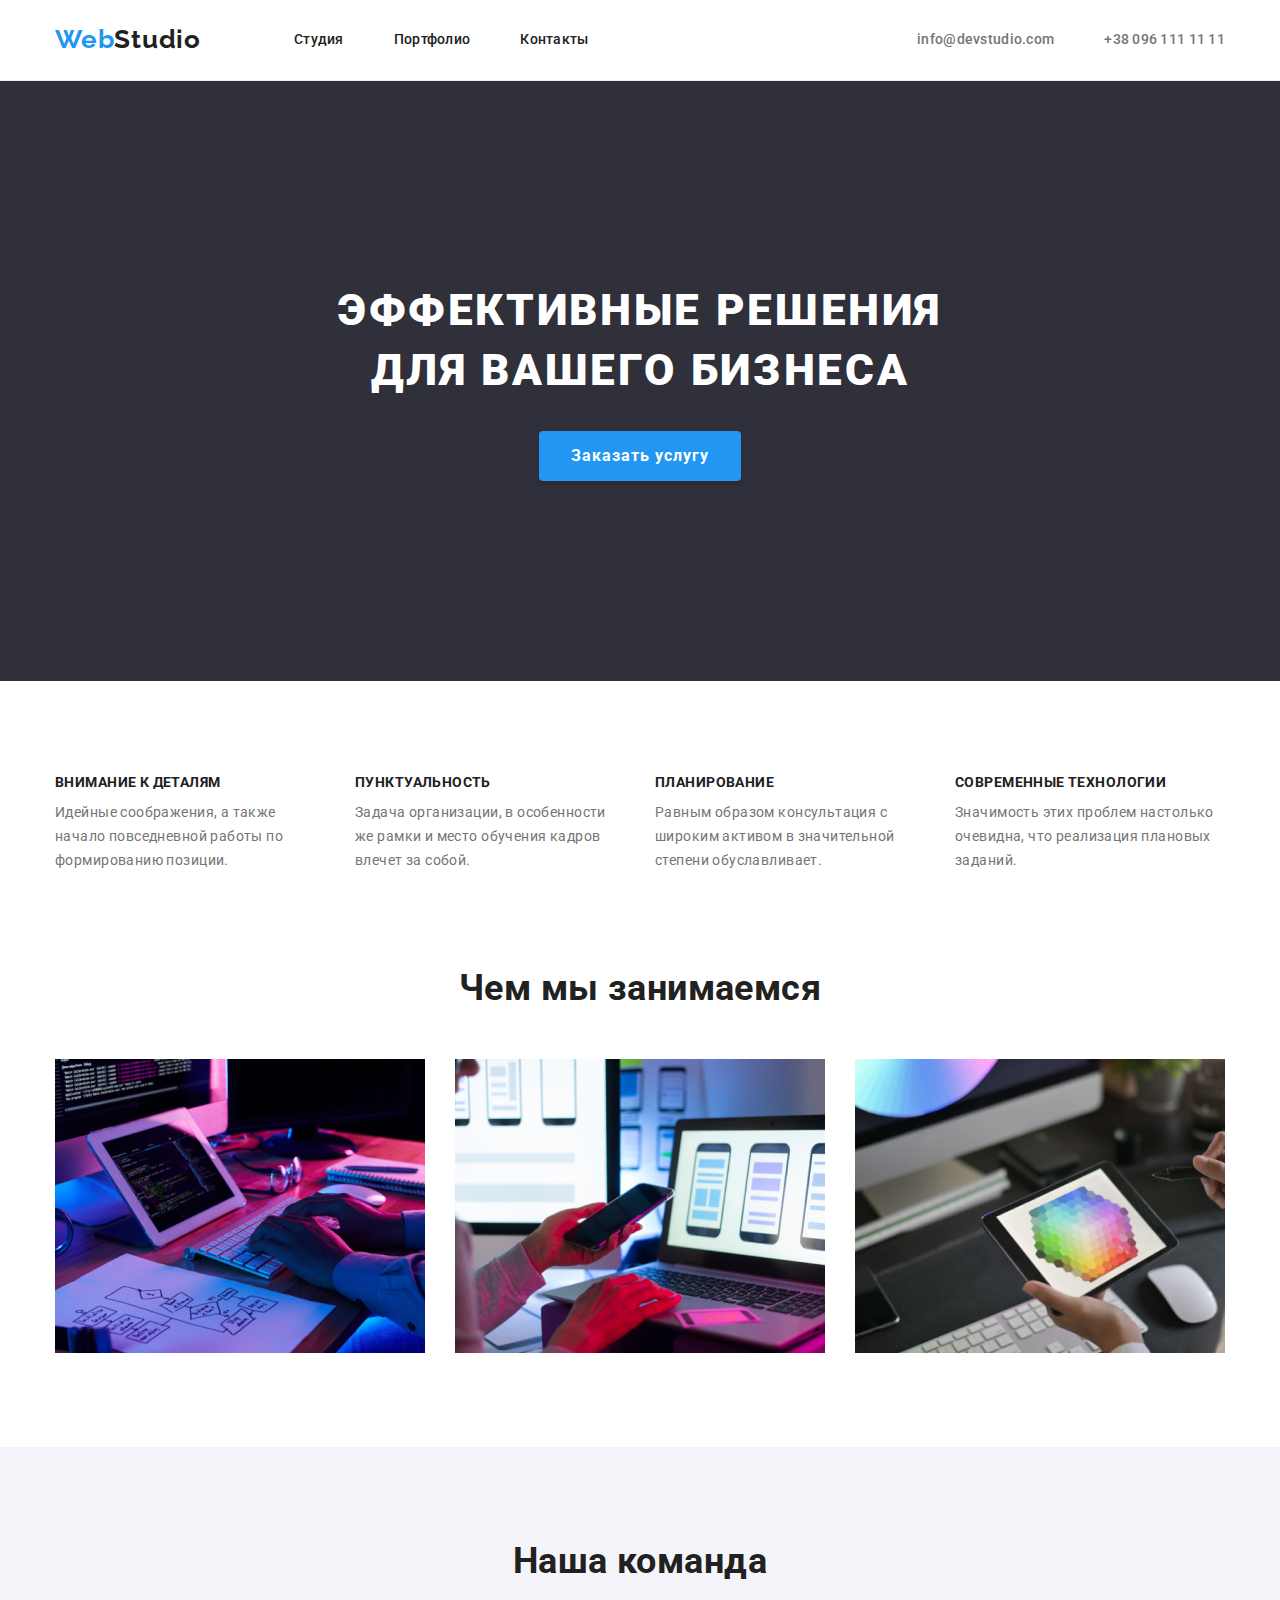
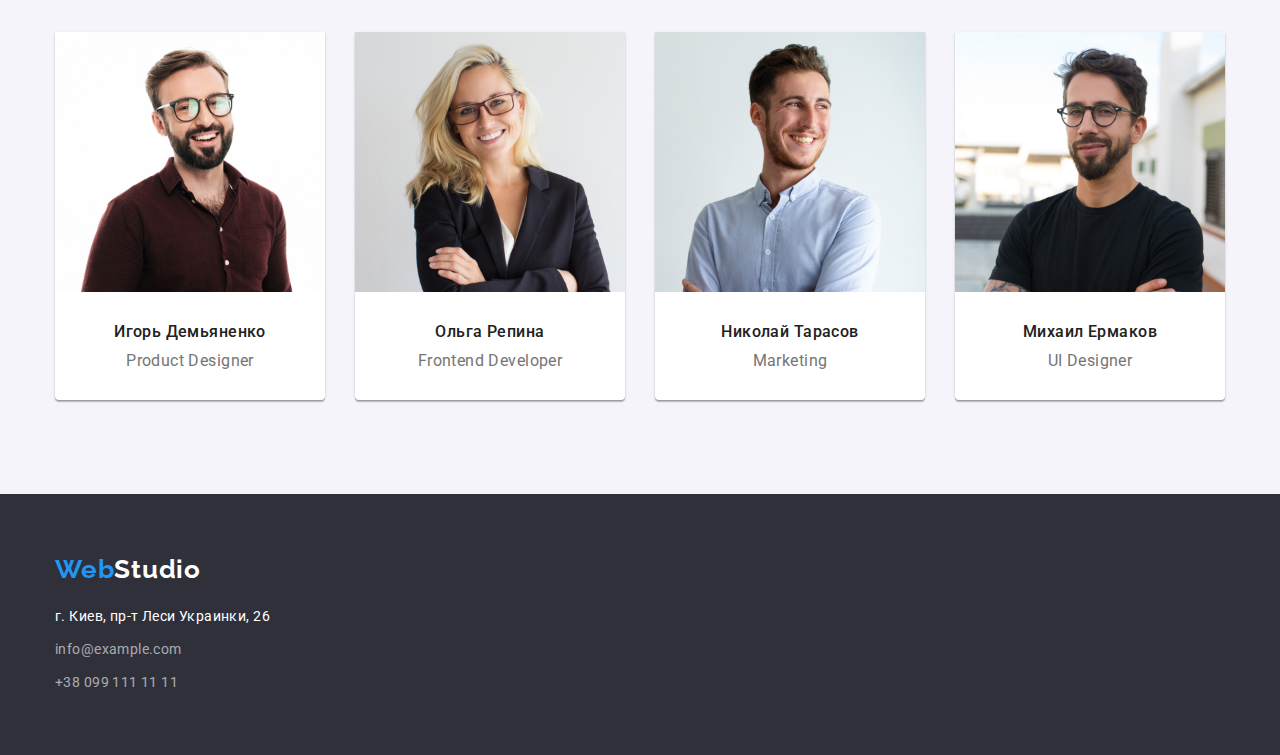
==== index.html @ 338f5b6b "клондз" ====
<!DOCTYPE html>
<html lang="ru">
<head>
    <meta charset="UTF-8">
    <meta name="viewport" content="width=device-width, initial-scale=1.0">
    <title>Web Studio</title>
    <link rel="stylesheet" href="https://cdnjs.cloudflare.com/ajax/libs/modern-normalize/1.0.0/modern-normalize.min.css">
    <link rel="preconnect" href="https://fonts.gstatic.com">
    <link href="https://fonts.googleapis.com/css2?family=Raleway:wght@700&family=Roboto:wght@400;500;700;900&display=swap"
        rel="stylesheet">
    <link rel="stylesheet" href="./css/style.css">
</head>
<body>
<!--Шапка сайта-->   
    <header class="header">
        <div class="container">
            <nav class="navigation">
                <a href="./index.html" class="logo">
                    <span class="logo-accent">Web</span>Studio</a>
                <ul class="site-nav">
                    <li class="navigation-list"><a href="./index.html" class="link current">Студия</a></li>
                    <li class="navigation-list"><a href="./portfolio.html" class="link">Портфолио</a></li>
                    <li class="navigation-list"><a href="#" class="link ">Контакты</a></li>
                </ul>
            </nav>
            <address class="address-nav">
                <a class="link" href="mailto:info@devstudio.com">info@devstudio.com</a>
                <a class="link number" href="tel:+380961111111">+38 096 111 11 11</a>
            </address>
        </div>
        
            
        

    </header>
    <main>
<!--Верхняя секция-->        
        <section class="hero">
            <div class="container">
                <h1 class="hero-title">Эффективные решения <br> для вашего бизнеса</h1>
                <button type="button" class="hero-button">Заказать услугу</button>
            </div>
            
        </section>
<!--Секция особенностей-->        
        <section class="section advantages">
            <div class="container">
                <h2 class="visually-hidden">Особенности</h2>
                <ul class="advantages-list">
                    <li class="advantages-item">
                        <h3 class="advantages-title">Внимание к деталям</h3>
                        <p class="advantages-text">Идейные соображения, а также начало повседневной работы по формированию позиции.</p>
                    </li>
                    <li class="advantages-item">
                        <h3 class="advantages-title">Пунктуальность</h3>
                        <p class="advantages-text">Задача организации, в особенности же рамки и место обучения кадров влечет за собой.</p>
                    </li>
                    <li class="advantages-item">
                        <h3 class="advantages-title">Планирование</h3>
                        <p class="advantages-text">Равным образом консультация с широким активом в значительной степени обуславливает.</p>
                    </li>
                    <li class="advantages-item">
                        <h3 class="advantages-title">Современные технологии</h3>
                        <p class="advantages-text">Значимость этих проблем настолько очевидна, что реализация плановых заданий.</p>
                    </li>
                </ul>
            </div>
            
        </section>
<!--Секция сфер деятельности-->
        <section class="section product">
            <div class="container">
                <h2 class="product-item-title">Чем мы занимаемся</h2>
                <ul class="product-list">
                    <li><img src="./images/coding.jpg" alt="Разработка веб" width="370" height="294"></li>
                    <li><img src="./images/mobileaps.jpg" alt="Адаптивность" width="370" height="294"></li>
                    <li><img src="./images/interface.jpg" alt="Адаптивность" width="370" height="294"></li>
                
                </ul>
            </div>
            
        </section>     
<!--Секция наша команда-->   
        <section class="section team">
            <div class="container">
                <h2 class="team-item-title">Наша команда</h2>
                <ul class="team-list list">
                    <li class="team-item">
                        <img class="photo-team" src="./images/igor.jpg" alt="дизайнер продукта" width="270" height="260">
                        <div class="about-team">
                            <h3 class="team-caption">Игорь Демьяненко</h3>
                            <p class="team-text">Product Designer</p>
                        </div>
                        
                    </li>
                    <li class="team-item">
                        <img src="./images/olga.jpg" alt="фронтенд-разработчик" width="270" height="260">
                        <div class="about-team">
                            <h3 class="team-caption">Ольга Репина</h3>
                            <p class="team-text">Frontend Developer</p>
                        </div>
                        
                    </li>
                    <li class="team-item">
                        <img src="./images/nikola.jpg" alt="маркетинг" width="270" height="260">
                        <div class="about-team">
                            <h3 class="team-caption">Николай Тарасов</h3>
                            <p class="team-text">Marketing</p>
                        </div>
                        
                    </li>
                    <li class="team-item">
                        <img src="./images/miho.jpg" alt="дизайнер интерфейса" width="270" height="260">
                        <div class="about-team">
                            <h3 class="team-caption">Михаил Ермаков</h3>
                            <p class="team-text">UI Designer</p>
                        </div>
                        
                    </li>
                </ul>
            </div>
            
        </section>
    </main>
<!--Подвал-->    
    <footer class="box">
        <div class="footer-nav container">
                <a href="index.html" class="logo-footer">
                    <span class="logo-accent">Web</span>Studio</a>
                <address>
                    <ul class="box-list">
                        <li>
                            <a class="link address" href="https://goo.gl/maps/RxFBM79pDtVXAwZK7">г. Киев, пр-т Леси Украинки, 26
                                <br></a>
                        </li>
                        <li>
                            <a class="link" href="mailto:info@example.com">info@example.com</a>
                        </li>
                        <li>
                            <a class="link" href="tel:+380991111111">+38 099 111 11 11</a>
                        </li>
                    </ul>
                
                
                
                
                </address>
           
            
        </div>
        
    </footer>
</body>
</html>
---- css/style.css ----
/* цвет основного текста #757575*/
/* вторичный цвет текста #212121 */
/* цвет акцента 2196f3*/
/* фон белый  */
:root {
  --primary-text-color: #757575;
  --title-text-color: #212121;
  --accent-color: #2196f3;
  --primary-white-color: #ffffff;
  --second-background: #f5f4fa;
  --footer-background: #2f303a;
  --border-color-projects: #EEEEEE;
}

*,
*::before,
*::after {
  margin: 0;
  padding: 0;
  box-sizing: border-box;
}
img {
  display: block;
}
body {
  margin: 0;
  background-color: var(--primary-white-color);
  color: var(--primary-text-color);
  font-family: Roboto, sans-serif;
  letter-spacing: 0.03em;
  font-size: 14px;
  line-height: 1.17;
}
body li {
  list-style-type: none;
}
li a {
  text-decoration: none;
}
.container {
  width: 1200px;
  margin-left: 0 auto;
  padding-left: 15px;
  padding-right: 15px;
  margin: 0 auto;
}

.header {
  display: flex;
  align-items: center;
  border-bottom: 1px solid #ececec;
  padding-top: 24px;
  padding-bottom: 25px;
}
.header .container {
  display: flex;
  align-items: center;
}

.navigation {
  display: flex;
  align-items: center;
}
.site-nav {
  display: flex;
  align-items: center;
}

.logo {
  align-items: center;
  margin-right: 93px;
  font-family: Raleway, sans-serif;
  font-weight: 700;
  font-size: 26px;
  line-height: 1.2;
  color: var(--title-text-color);
  letter-spacing: 0.03em;
}

.logo-accent {
  color: var(--accent-color);
}

nav a,
.address-nav a {
  text-decoration: none;
}
.address-nav {
  display: flex;
  margin-left: auto;
}
.site-nav .link:hover,
.site-nav .link:focus,
.site-nav .current:visited {
  color: var(--accent-color);
}
/* Site nav */
.site-nav .link {
  font-weight: 500;
  font-size: 14px;
  line-height: 1.14;
  letter-spacing: 0.02em;
  color: var(--title-text-color);
}
.navigation-list {
  display: block;
  margin-right: 50px;
}
.navigation-list:last-child {
  margin-right: 0;
}

.site-nav .link:hover,
.site-nav .link:focus,
.site-nav .current:visited {
  color: var(--accent-color);
}
.address-nav a {
  color: var(--primary-text-color);
  font-weight: 500;
  font-size: 14px;
  line-height: 1.14;
  letter-spacing: 0.02em;
  font-style: normal;
}
.address-nav .link:hover,
.address-nav .link:focus {
  color: var(--accent-color);
}
.address-nav .number {
  margin-left: 50px;
}
/* h1 Заголовок h1 */
.hero {
  text-align: center;
  padding: 200px 0;
  color: var(--primary-white-color);
  background-color: #2f303a;
}
.hero-title {
  font-weight: 900;
  font-size: 44px;
  line-height: 1.36;
  text-align: center;
  letter-spacing: 0.06em;
  text-transform: uppercase;
  margin-bottom: 30px;
  border: none;
}

.hero-button {
  font-weight: 700;
  font-size: 16px;
  line-height: 1.87;
  letter-spacing: 0.06em;
  background-color: var(--accent-color);
  color: var(--primary-white-color);
  display: inline-block;
  padding: 10px 32px;
  box-shadow: 0px 4px 4px rgba(0, 0, 0, 0.15);
  border-radius: 4px;
  border: none;

}

/* Особенности */
.visually-hidden {
  position: absolute;
  width: 1px;
  height: 1px;
  margin: -1px;
  border: 0;
  padding: 0;

  white-space: nowrap;
  clip-path: inset(100%);
  clip: rect(0 0 0 0);
  overflow: hidden;
}
.advantages-title {
  margin-bottom: 10px;
  color: var(--title-text-color);
  font-weight: 700;
  font-size: 14px;
  line-height: 1.14;
  text-transform: uppercase;
}
.advantages-text {
  font-weight: 400;
  font-size: 14px;
  line-height: 1.71;
}
.advantages-list {
  display: flex;
  flex-wrap: wrap;
}
.advantages-item {
  margin-right: 30px;
  width: 270px;
}
.advantages-item:last-child {
  margin-right: 0;
}
/* Сферы деятельности */
.section {
  padding-top: 94px;
  padding-bottom: 94px;
}
.advantages {
  padding-bottom: 0;
}
.section .product-item-title {
  margin-bottom: 50px;
  color: var(--title-text-color);
  font-weight: 700;
  font-size: 36px;
  line-height: 1.17;
  text-align: center;
}
.product-list {
  display: flex;
  flex-flow: row;
  justify-content: space-between;
}
/* Секция наша команда */
.team {
  background-color: var(--second-background);
}
.team-list {
  display: flex;
  flex-direction: row;
  justify-content: space-between;
}
.team-item {
  background-color: var(--primary-white-color);
  box-shadow: 0px 1px 3px rgba(0, 0, 0, 0.12), 0px 1px 1px rgba(0, 0, 0, 0.14),
    0px 2px 1px rgba(0, 0, 0, 0.2);
  border-radius: 0px 0px 4px 4px;
}
.about-team {
  display: block;
  text-align: center;
  padding-top: 30px;
  padding-bottom: 30px;
}
.team-item-title {
  margin-bottom: 50px;
  font-weight: 700;
  font-size: 36px;
  line-height: 1.16;
  text-align: center;
  color: var(--title-text-color);
}
.team-caption {
  font-weight: 500;
  font-size: 16px;
  line-height: 1.19;
  text-align: center;
  padding-bottom: 10px;
  color: var(--title-text-color);
}
.team-text {
  font-weight: 400;
  font-size: 16px;
  line-height: 1.19;
  text-align: center;
}

/* Футер */
.box .logo-footer {
  margin-bottom: 20px;
}
.logo-footer {
  font-family: "Raleway", sans-serif;
  font-weight: 700;
  font-size: 26px;
  letter-spacing: 0.03em;
  color: var(--primary-white-color);
}

.box-list .addresss {
  color: var(--primary-white-color);
}

.box-list .link {
  line-height: 1.71;
  color: rgba(255, 255, 255, 0.6);
  font-style: normal;
}
.box-list li:not(:last-child) {
  margin-bottom: 9px;
}

.box a {
  text-decoration: none;
  display: block;
}
.box {
  background-color: var(--footer-background);
  padding: 60px 0;
}
.logo-second-footer {
  color: var(--primary-white-color);
}
.address-footer {
  font-style: normal;
}


.box-list .address {
  color: var(--primary-white-color);
}
.link:hover,
.link:focus {
  color: var(--accent-color);
  text-decoration: none;
}

/* Портфолио */
.button {
  display: flex;
  justify-content: center;
  margin-bottom: 50px;
}

.button-icon {
  font-weight: 500;
  font-size: 16px;
  line-height: 1.62;
  background-color: var(--second-background);
  padding: 6px 22px;
  border-radius: 4px;
  border: none;
}
.current.button-icon,
.button-icon:hover,
.button-icon:focus {
  background-color: var(--accent-color);
  color: var(--primary-white-color);
  box-shadow: 0px 3px 1px rgba(0, 0, 0, 0.1), 0px 1px 2px rgba(0, 0, 0, 0.08),
    0px 2px 2px rgba(0, 0, 0, 0.12);
}
.icon:not(:last-child) {
  margin-right: 8px;
}
.examples-works {
    padding: 94px 0;
    }
}

.examples-works p {
  font-family: Roboto;
  font-weight: 400;
  font-size: 16px;
  line-height: 1.875;
  letter-spacing: 0.03em;
  color: var(--primary-text-color);
}
.project {
  display: flex;
  flex-wrap: wrap;
}
.project .item {
  width: 370px;
  margin: 0px 30px 30px 0px;
  border: 1px solid var(--border-color-projects);
}
.project .item:nth-child(3n + 3) {
  margin-right: 0px;
}
.project .item:nth-last-child(-n + 3) {
  margin-bottom: 0px;
}
.project-name {
  color: var(--title-text-color);;
  font-weight: 700;
  font-size: 18px;
  line-height: 2;
  letter-spacing: 0.06em;

}
.project-type {
  font-size: 16px;
  line-height: 1.87;
  color: var(--primary-text-color);

}
.examples-works .project-text {
      padding: 20px 24px;
}
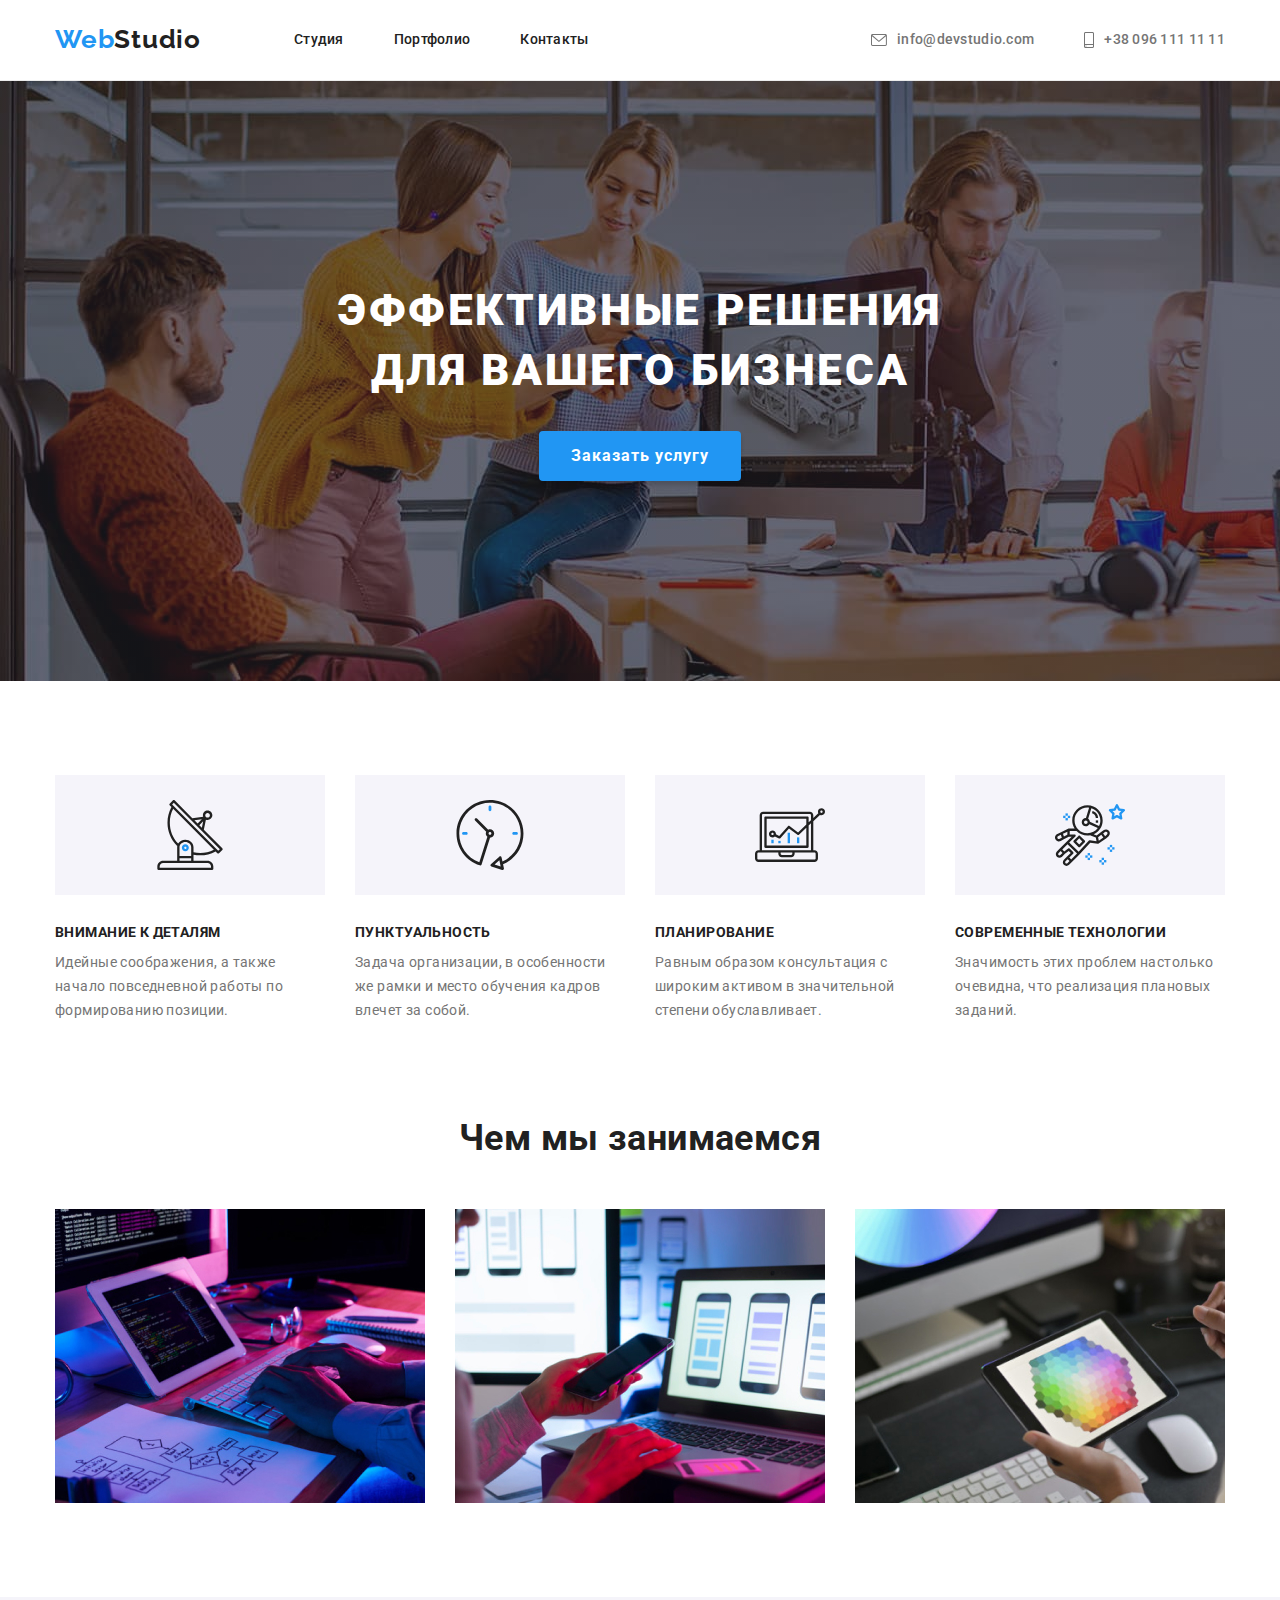
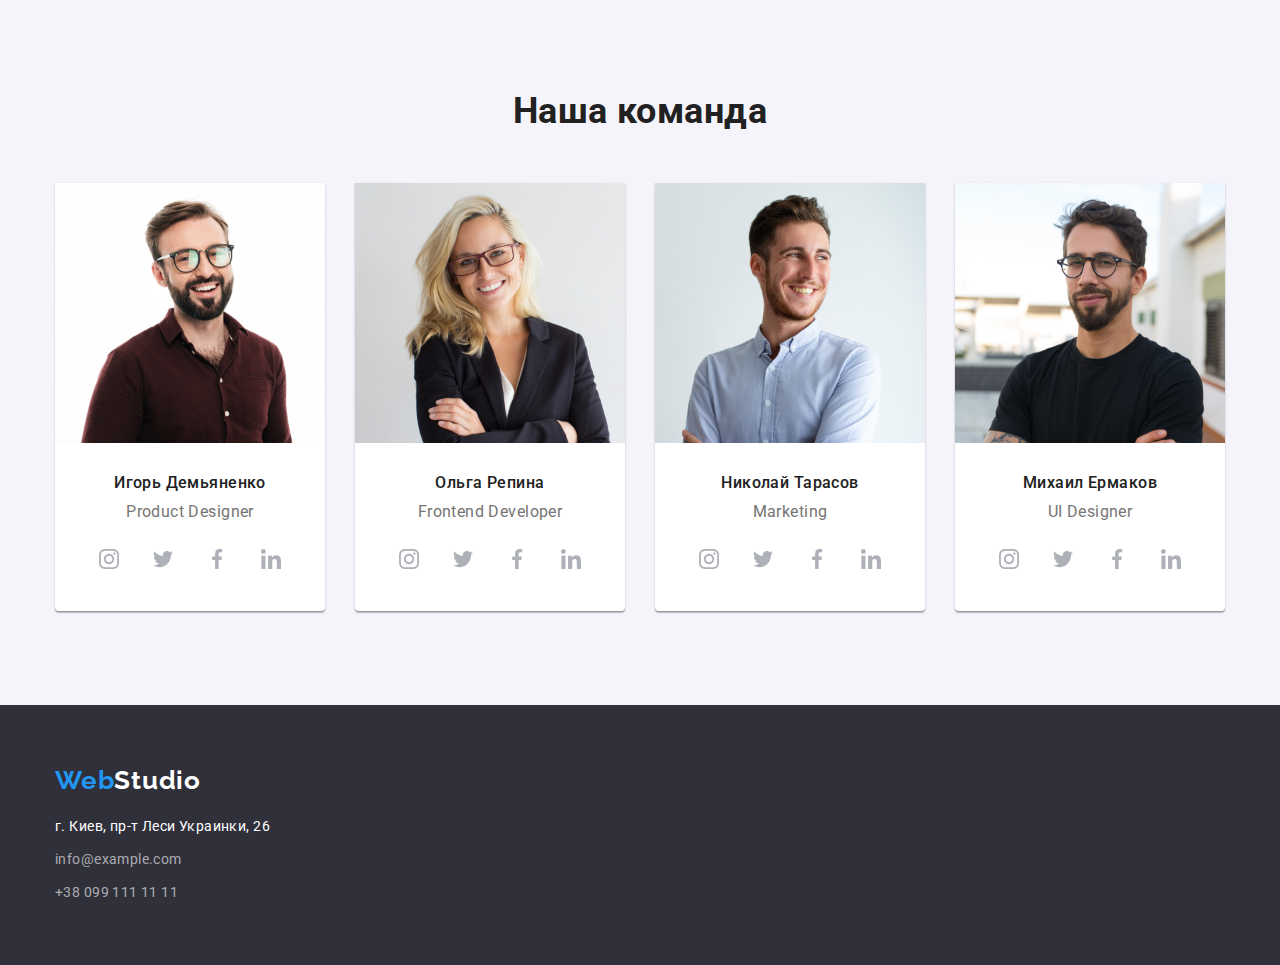
==== commit fd5a4a21: "hw4" ====
--- a/index.html
+++ b/index.html
@@ -24,8 +24,16 @@
                 </ul>
             </nav>
             <address class="address-nav">
-                <a class="link" href="mailto:info@devstudio.com">info@devstudio.com</a>
-                <a class="link number" href="tel:+380961111111">+38 096 111 11 11</a>
+                <a class="link" href="mailto:info@devstudio.com">
+                    <svg class="header-contacts" width="16" height="12">
+                        <use href="./images/sprite.svg#icon-envelope"></use>
+                    </svg>
+                    info@devstudio.com</a>
+                <a class="link number" href="tel:+380961111111">
+                    <svg class="header-contacts" width="10" height="16">
+                        <use href="./images/sprite.svg#icon-smartphone"></use>
+                    </svg>
+                    +38 096 111 11 11</a>
             </address>
         </div>
         
@@ -48,18 +56,39 @@
                 <h2 class="visually-hidden">Особенности</h2>
                 <ul class="advantages-list">
                     <li class="advantages-item">
+                        <div>
+                            <svg width="70" height="70">
+                            <use href="./images/sprite.svg#icon-antenna-1"></use>
+                        </svg>
+                        </div>
+                        
                         <h3 class="advantages-title">Внимание к деталям</h3>
                         <p class="advantages-text">Идейные соображения, а также начало повседневной работы по формированию позиции.</p>
                     </li>
                     <li class="advantages-item">
+                        <div>
+                            <svg width="70" height="70">
+                                <use href="./images/sprite.svg#icon-clock-1"></use>
+                            </svg>
+                        </div>
                         <h3 class="advantages-title">Пунктуальность</h3>
                         <p class="advantages-text">Задача организации, в особенности же рамки и место обучения кадров влечет за собой.</p>
                     </li>
                     <li class="advantages-item">
+                        <div>
+                            <svg width="70" height="70">
+                                <use href="./images/sprite.svg#icon-diagram-1"></use>
+                            </svg>
+                        </div>
                         <h3 class="advantages-title">Планирование</h3>
                         <p class="advantages-text">Равным образом консультация с широким активом в значительной степени обуславливает.</p>
                     </li>
                     <li class="advantages-item">
+                        <div>
+                            <svg width="70" height="70">
+                                <use href="./images/sprite.svg#icon-astronaut-1"></use>
+                            </svg>
+                        </div>
                         <h3 class="advantages-title">Современные технологии</h3>
                         <p class="advantages-text">Значимость этих проблем настолько очевидна, что реализация плановых заданий.</p>
                     </li>
@@ -90,7 +119,39 @@
                         <div class="about-team">
                             <h3 class="team-caption">Игорь Демьяненко</h3>
                             <p class="team-text">Product Designer</p>
-                        </div>
+                            </div>
+                            <ul class="social-list">
+                                <li class="social-list-item">
+                                    <a href="#" class="social-list-item-link" target="_blank">
+                                        <svg width="20" height="20">
+                                            <use href="./images/sprite.svg#icon-instagram-2"></use>
+                                        </svg>
+                                    </a>
+                                </li>
+                    <li>
+                        <a href="#" class="social-list-item-link" target="_blank">
+                            <svg width="20" height="20">
+                                <use href="./images/sprite.svg#icon-twitter-1"></use>
+                            </svg>
+                        </a>
+                    </li>
+                    <li>
+                        <a href="#" class="social-list-item-link" target="_blank">
+                            <svg width="20" height="20">
+                                <use href="./images/sprite.svg#icon-facebook-1"></use>
+                            </svg>
+                        </a>
+                    </li>
+                    <li>
+                        <a href="#" class="social-list-item-link" target="_blank">
+                            <svg width="20" height="20">
+                                <use href="./images/sprite.svg#icon-linkedin-1"></use>
+                            </svg>
+                        </a>
+                    </li>
+                            </ul>
+
+                        
                         
                     </li>
                     <li class="team-item">
@@ -99,6 +160,37 @@
                             <h3 class="team-caption">Ольга Репина</h3>
                             <p class="team-text">Frontend Developer</p>
                         </div>
+                        <ul class="social-list">
+                            <li class="social-list-item">
+                                <a href="#" class="social-list-item-link" target="_blank">
+                                    <svg width="20" height="20">
+                                        <use href="./images/sprite.svg#icon-instagram-2"></use>
+                                    </svg>
+                                </a>
+                            </li>
+                            <li>
+                                <a href="#" class="social-list-item-link" target="_blank">
+                                    <svg width="20" height="20">
+                                        <use href="./images/sprite.svg#icon-twitter-1"></use>
+                                    </svg>
+                                </a>
+                            </li>
+                            <li>
+                                <a href="#" class="social-list-item-link" target="_blank">
+                                    <svg width="20" height="20">
+                                        <use href="./images/sprite.svg#icon-facebook-1"></use>
+                                    </svg>
+                                </a>
+                            </li>
+                            <li>
+                                <a href="#" class="social-list-item-link" target="_blank">
+                                    <svg width="20" height="20">
+                                        <use href="./images/sprite.svg#icon-linkedin-1"></use>
+                                    </svg>
+                                </a>
+                            </li>
+                        </ul>
+
                         
                     </li>
                     <li class="team-item">
@@ -107,6 +199,37 @@
                             <h3 class="team-caption">Николай Тарасов</h3>
                             <p class="team-text">Marketing</p>
                         </div>
+                        <ul class="social-list">
+                            <li class="social-list-item">
+                                <a href="#" class="social-list-item-link" target="_blank">
+                                    <svg width="20" height="20">
+                                        <use href="./images/sprite.svg#icon-instagram-2"></use>
+                                    </svg>
+                                </a>
+                            </li>
+                            <li>
+                                <a href="#" class="social-list-item-link" target="_blank">
+                                    <svg width="20" height="20">
+                                        <use href="./images/sprite.svg#icon-twitter-1"></use>
+                                    </svg>
+                                </a>
+                            </li>
+                            <li>
+                                <a href="#" class="social-list-item-link" target="_blank">
+                                    <svg width="20" height="20">
+                                        <use href="./images/sprite.svg#icon-facebook-1"></use>
+                                    </svg>
+                                </a>
+                            </li>
+                            <li>
+                                <a href="#" class="social-list-item-link" target="_blank">
+                                    <svg width="20" height="20">
+                                        <use href="./images/sprite.svg#icon-linkedin-1"></use>
+                                    </svg>
+                                </a>
+                            </li>
+                        </ul>
+                        
                         
                     </li>
                     <li class="team-item">
@@ -115,6 +238,36 @@
                             <h3 class="team-caption">Михаил Ермаков</h3>
                             <p class="team-text">UI Designer</p>
                         </div>
+                        <ul class="social-list">
+                            <li class="social-list-item">
+                                <a href="#" class="social-list-item-link" target="_blank">
+                                    <svg width="20" height="20">
+                                        <use href="./images/sprite.svg#icon-instagram-2"></use>
+                                    </svg>
+                                </a>
+                            </li>
+                            <li>
+                                <a href="#" class="social-list-item-link" target="_blank">
+                                    <svg width="20" height="20">
+                                        <use href="./images/sprite.svg#icon-twitter-1"></use>
+                                    </svg>
+                                </a>
+                            </li>
+                            <li>
+                                <a href="#" class="social-list-item-link" target="_blank">
+                                    <svg width="20" height="20">
+                                        <use href="./images/sprite.svg#icon-facebook-1"></use>
+                                    </svg>
+                                </a>
+                            </li>
+                            <li>
+                                <a href="#" class="social-list-item-link" target="_blank">
+                                    <svg width="20" height="20">
+                                        <use href="./images/sprite.svg#icon-linkedin-1"></use>
+                                    </svg>
+                                </a>
+                            </li>
+                        </ul>
                         
                     </li>
                 </ul>
--- a/css/style.css
+++ b/css/style.css
@@ -10,6 +10,7 @@
   --second-background: #f5f4fa;
   --footer-background: #2f303a;
   --border-color-projects: #EEEEEE;
+  --advantages-background-img: #F5F4FA;
 }
 
 *,
@@ -56,6 +57,10 @@
   display: flex;
   align-items: center;
 }
+.header-contacts {
+  margin-right: 10px;
+  
+}
 
 .navigation {
   display: flex;
@@ -84,7 +89,10 @@
 nav a,
 .address-nav a {
   text-decoration: none;
-}
+  display: flex;
+  align-items: center;
+}
+
 .address-nav {
   display: flex;
   margin-left: auto;
@@ -110,11 +118,7 @@
   margin-right: 0;
 }
 
-.site-nav .link:hover,
-.site-nav .link:focus,
-.site-nav .current:visited {
-  color: var(--accent-color);
-}
+
 .address-nav a {
   color: var(--primary-text-color);
   font-weight: 500;
@@ -125,17 +129,25 @@
 }
 .address-nav .link:hover,
 .address-nav .link:focus {
-  color: var(--accent-color);
-}
+  fill: var(--accent-color);
+}
+
 .address-nav .number {
   margin-left: 50px;
 }
 /* h1 Заголовок h1 */
 .hero {
+  max-width: 1600px;
+  height: 600px;
+  margin-right: auto;
+  margin-left: auto;
   text-align: center;
   padding: 200px 0;
   color: var(--primary-white-color);
-  background-color: #2f303a;
+  background: #C4C4C4;
+  background-image: linear-gradient(rgba(47, 48, 58, 0.4), rgba(47, 48, 58, 0.4)), url(../images/img-hero.jpg); 
+  background-repeat: no-repeat;
+  background-size: cover;
 }
 .hero-title {
   font-weight: 900;
@@ -201,6 +213,16 @@
 .advantages-item:last-child {
   margin-right: 0;
 }
+.advantages-item div {
+  display: flex;
+  align-items: center;
+  justify-content: center;
+  background-color: var(--advantages-background-img);
+  width: 270px;
+  height: 120px;
+  margin-bottom: 30px;
+}
+
 /* Сферы деятельности */
 .section {
   padding-top: 94px;
@@ -240,8 +262,8 @@
 .about-team {
   display: block;
   text-align: center;
-  padding-top: 30px;
-  padding-bottom: 30px;
+  margin-top: 30px;
+  margin-bottom: 16px;
 }
 .team-item-title {
   margin-bottom: 50px;
@@ -265,6 +287,37 @@
   line-height: 1.19;
   text-align: center;
 }
+.social-list {
+  display: flex;
+  justify-content: space-between;
+  margin-left: 32px;
+  margin-right: 32px;
+  margin-bottom: 30px;
+}
+
+.social-list-item-link {
+  display: inline-flex;
+  justify-content: center;
+  align-items: center;
+  width: 44px;
+  height: 44px;
+  border-radius: 50%;
+  
+}
+.social-list-item-link:hover,
+.social-list-item-link:focus {
+  background-color: var(--accent-color);
+  
+}
+.social-list-item-link:hover svg,
+.social-list-item-link:focus svg {
+fill:  var(--primary-white-color);
+
+}
+
+
+
+
 
 /* Футер */
 .box .logo-footer {
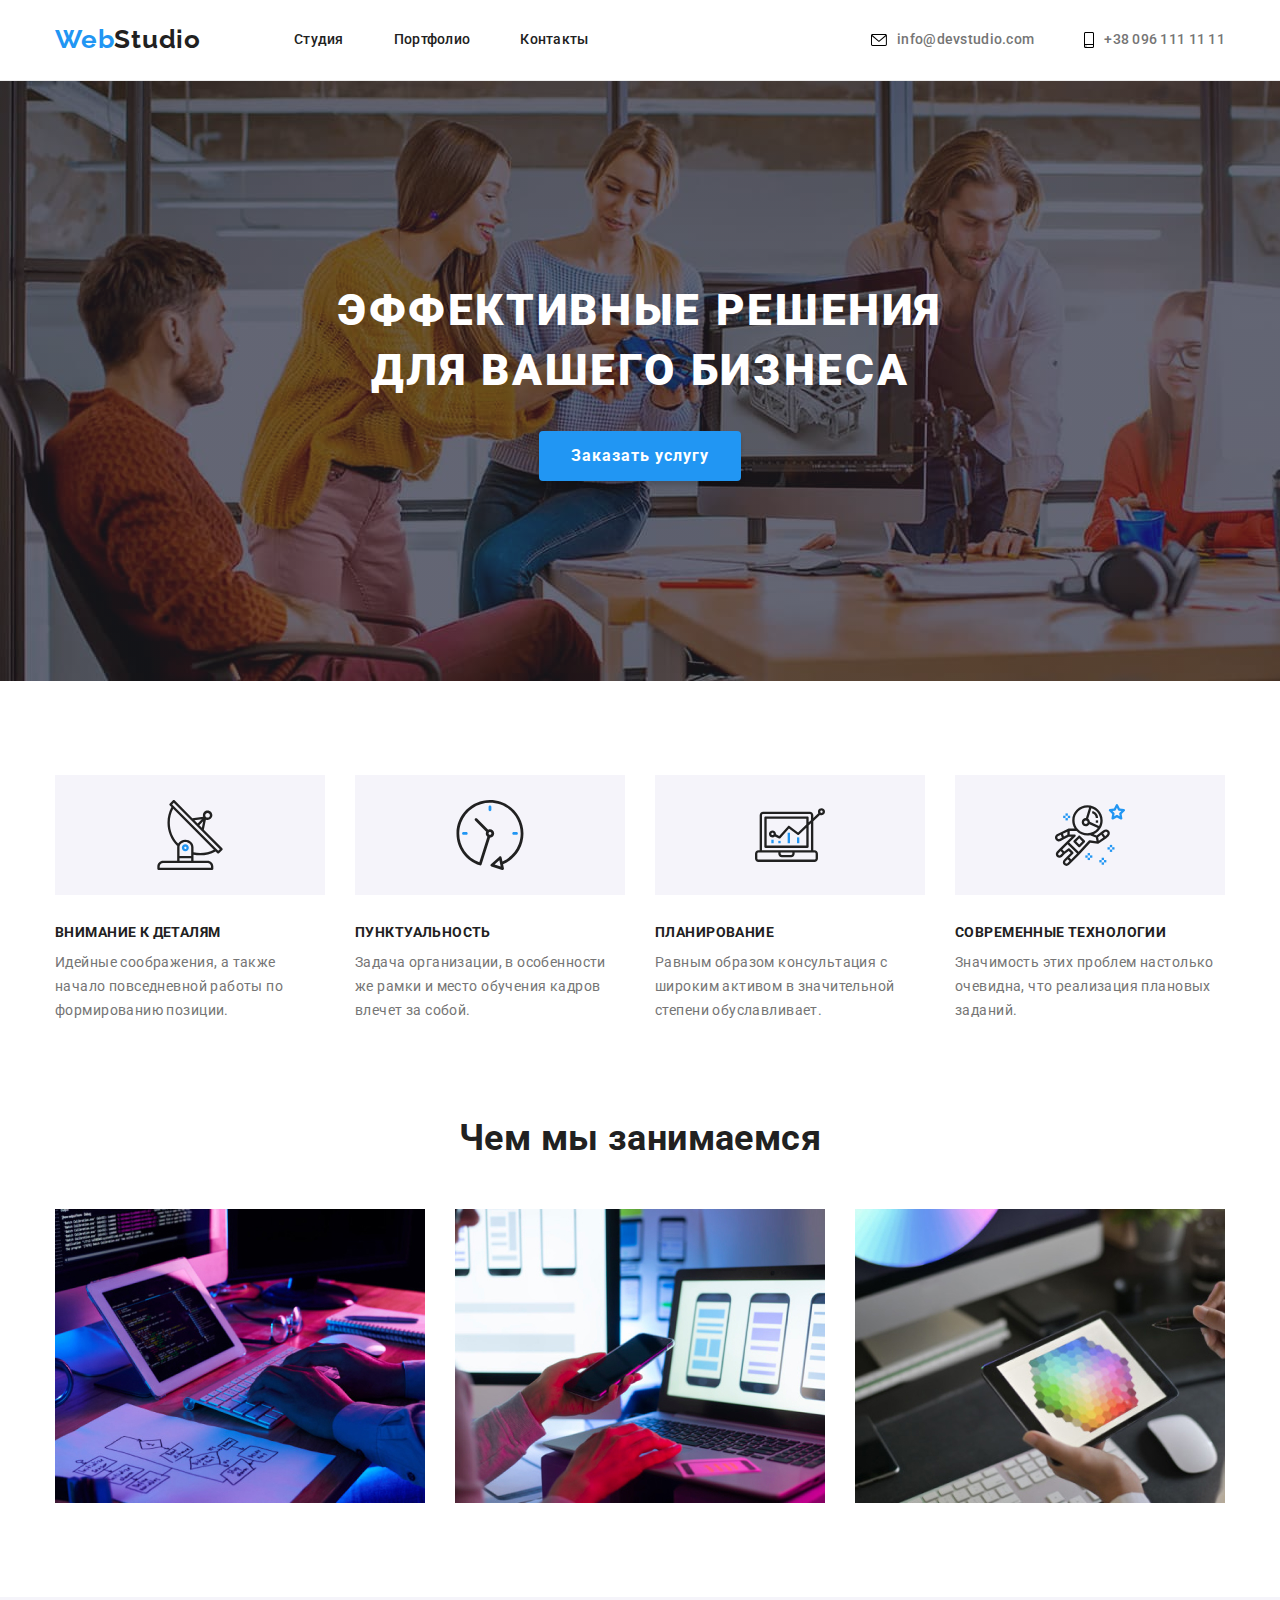
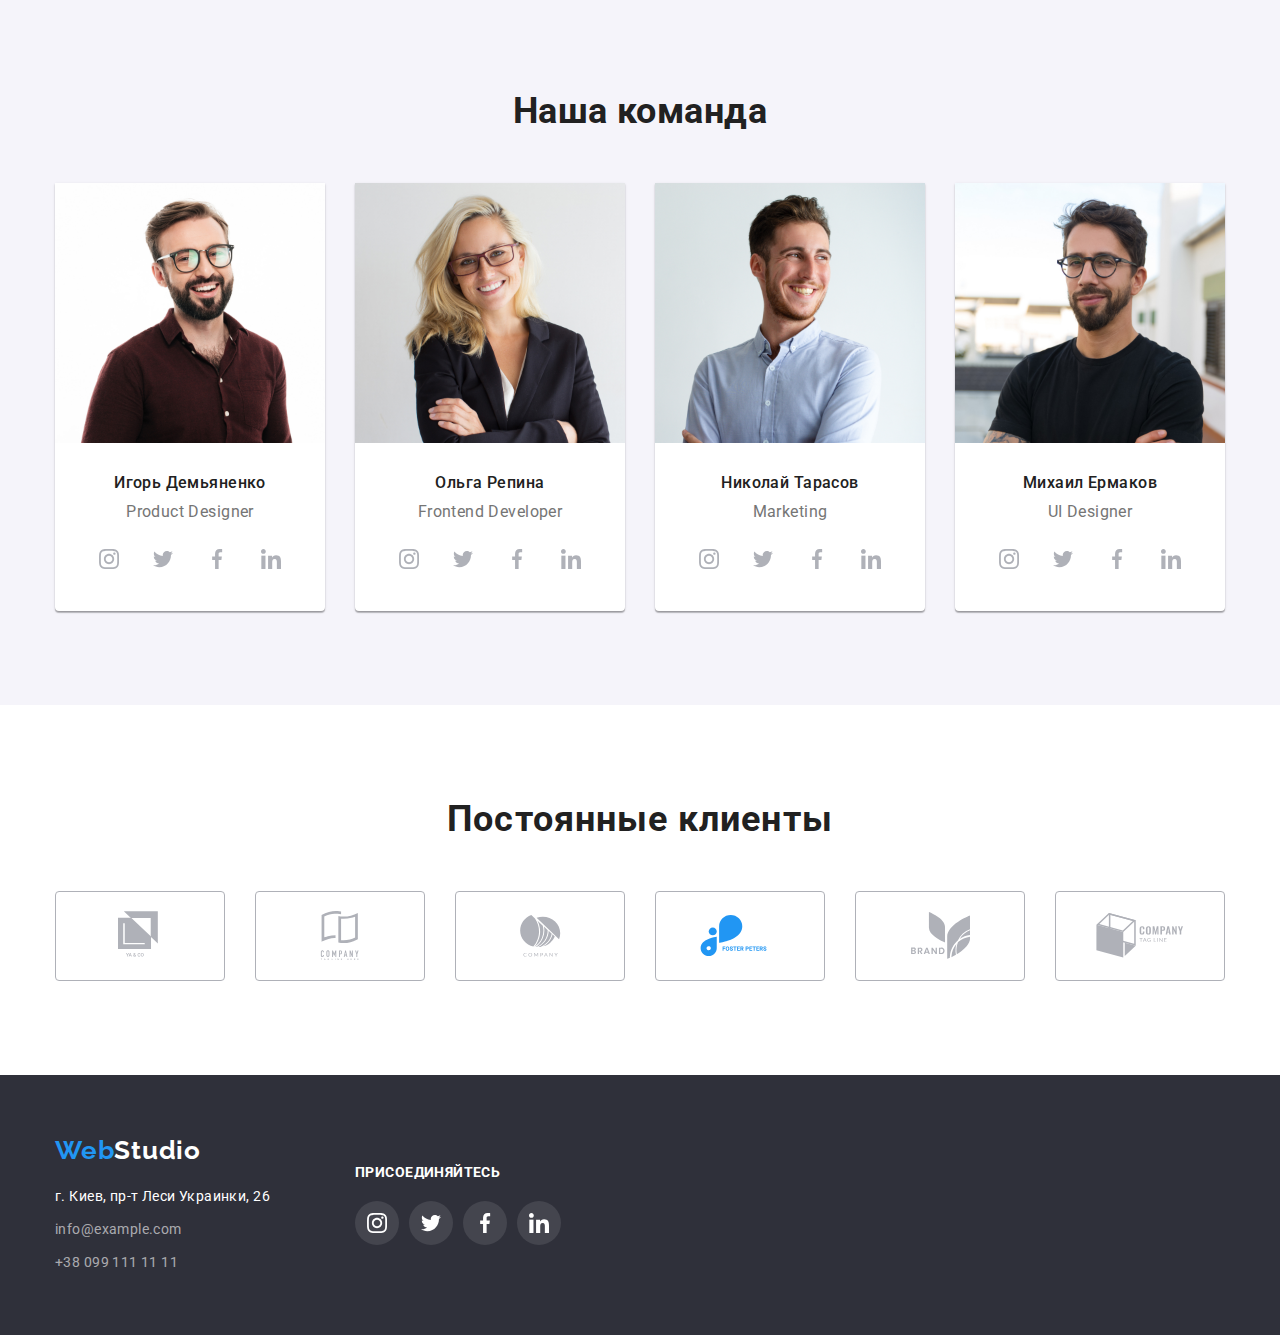
==== commit a1d82c78: "hw4" ====
--- a/index.html
+++ b/index.html
@@ -123,28 +123,28 @@
                             <ul class="social-list">
                                 <li class="social-list-item">
                                     <a href="#" class="social-list-item-link" target="_blank">
-                                        <svg width="20" height="20">
+                                        <svg class="social-list-item-svg">
                                             <use href="./images/sprite.svg#icon-instagram-2"></use>
                                         </svg>
                                     </a>
                                 </li>
                     <li>
                         <a href="#" class="social-list-item-link" target="_blank">
-                            <svg width="20" height="20">
+                            <svg class="social-list-item-svg">
                                 <use href="./images/sprite.svg#icon-twitter-1"></use>
                             </svg>
                         </a>
                     </li>
                     <li>
                         <a href="#" class="social-list-item-link" target="_blank">
-                            <svg width="20" height="20">
+                            <svg class="social-list-item-svg">
                                 <use href="./images/sprite.svg#icon-facebook-1"></use>
                             </svg>
                         </a>
                     </li>
                     <li>
                         <a href="#" class="social-list-item-link" target="_blank">
-                            <svg width="20" height="20">
+                            <svg class="social-list-item-svg">
                                 <use href="./images/sprite.svg#icon-linkedin-1"></use>
                             </svg>
                         </a>
@@ -163,28 +163,28 @@
                         <ul class="social-list">
                             <li class="social-list-item">
                                 <a href="#" class="social-list-item-link" target="_blank">
-                                    <svg width="20" height="20">
+                                    <svg class="social-list-item-svg">
                                         <use href="./images/sprite.svg#icon-instagram-2"></use>
                                     </svg>
                                 </a>
                             </li>
                             <li>
                                 <a href="#" class="social-list-item-link" target="_blank">
-                                    <svg width="20" height="20">
+                                    <svg class="social-list-item-svg">
                                         <use href="./images/sprite.svg#icon-twitter-1"></use>
                                     </svg>
                                 </a>
                             </li>
                             <li>
                                 <a href="#" class="social-list-item-link" target="_blank">
-                                    <svg width="20" height="20">
+                                    <svg class="social-list-item-svg">
                                         <use href="./images/sprite.svg#icon-facebook-1"></use>
                                     </svg>
                                 </a>
                             </li>
                             <li>
                                 <a href="#" class="social-list-item-link" target="_blank">
-                                    <svg width="20" height="20">
+                                    <svg class="social-list-item-svg">
                                         <use href="./images/sprite.svg#icon-linkedin-1"></use>
                                     </svg>
                                 </a>
@@ -202,28 +202,28 @@
                         <ul class="social-list">
                             <li class="social-list-item">
                                 <a href="#" class="social-list-item-link" target="_blank">
-                                    <svg width="20" height="20">
+                                    <svg class="social-list-item-svg">
                                         <use href="./images/sprite.svg#icon-instagram-2"></use>
                                     </svg>
                                 </a>
                             </li>
                             <li>
                                 <a href="#" class="social-list-item-link" target="_blank">
-                                    <svg width="20" height="20">
+                                    <svg class="social-list-item-svg">
                                         <use href="./images/sprite.svg#icon-twitter-1"></use>
                                     </svg>
                                 </a>
                             </li>
                             <li>
                                 <a href="#" class="social-list-item-link" target="_blank">
-                                    <svg width="20" height="20">
+                                    <svg class="social-list-item-svg">
                                         <use href="./images/sprite.svg#icon-facebook-1"></use>
                                     </svg>
                                 </a>
                             </li>
                             <li>
                                 <a href="#" class="social-list-item-link" target="_blank">
-                                    <svg width="20" height="20">
+                                    <svg class="social-list-item-svg">
                                         <use href="./images/sprite.svg#icon-linkedin-1"></use>
                                     </svg>
                                 </a>
@@ -241,34 +241,85 @@
                         <ul class="social-list">
                             <li class="social-list-item">
                                 <a href="#" class="social-list-item-link" target="_blank">
-                                    <svg width="20" height="20">
+                                    <svg class="social-list-item-svg">
                                         <use href="./images/sprite.svg#icon-instagram-2"></use>
                                     </svg>
                                 </a>
                             </li>
                             <li>
                                 <a href="#" class="social-list-item-link" target="_blank">
-                                    <svg width="20" height="20">
+                                    <svg class="social-list-item-svg">
                                         <use href="./images/sprite.svg#icon-twitter-1"></use>
                                     </svg>
                                 </a>
                             </li>
                             <li>
                                 <a href="#" class="social-list-item-link" target="_blank">
-                                    <svg width="20" height="20">
+                                    <svg class="social-list-item-svg">
                                         <use href="./images/sprite.svg#icon-facebook-1"></use>
                                     </svg>
                                 </a>
                             </li>
                             <li>
                                 <a href="#" class="social-list-item-link" target="_blank">
-                                    <svg width="20" height="20">
+                                    <svg class="social-list-item-svg">
                                         <use href="./images/sprite.svg#icon-linkedin-1"></use>
                                     </svg>
                                 </a>
                             </li>
                         </ul>
                         
+                    </li>
+                </ul>
+            </div>
+            
+        </section>
+        <!-- Наши клиенты -->
+        <section class="section clients">
+            <div class="container">
+                <h2 class="clients-item-title">Постоянные клиенты</h2>
+                <ul class="clients-list">
+                    <li>
+                        <a href="#" class="clients-list-item">
+                        <svg class="clients-list-item-svg" width="44" height="49">
+                            <use href="./images/sprite.svg#icon-logo-1"></use>
+                        </svg>
+                        </a>
+                    </li>
+                    <li>
+                        <a href="#" class="clients-list-item">
+                            <svg class="clients-list-item-svg" width="44" height="49">
+                                <use href="./images/sprite.svg#icon-logo-2"></use>
+                            </svg>
+                        </a>
+                    </li>
+                    <li>
+                        <a href="#" class="clients-list-item">
+                            <svg class="clients-list-item-svg" width="41" height="42">
+                                <use href="./images/sprite.svg#icon-logo-3"></use>
+                            </svg>
+                        </a>
+                    </li>
+                    <li>
+                        <a href="#" class="clients-list-item">
+                            <svg class="clients-list-item-svg" width="80" height="42">
+                                <use href="./images/sprite.svg#icon-logo-4"></use>
+                            </svg>
+                        </a>
+                    </li>
+                    <li>
+                        <a href="#" class="clients-list-item">
+                            <svg class="clients-list-item-svg" width="59" height="47">
+                                <use href="./images/sprite.svg#icon-logo-5"></use>
+                            </svg>
+                        </a>
+                    </li>
+                    <li>
+                        <a href="#" class="clients-list-item">
+                            <svg class="clients-list-item-svg" width="88" height="45">
+                                <use href="./images/sprite.svg#icon-logo-6"></use>
+                            </svg>
+                        </a>
                     </li>
                 </ul>
             </div>
@@ -278,13 +329,13 @@
 <!--Подвал-->    
     <footer class="box">
         <div class="footer-nav container">
+            <div class="box-address">
                 <a href="index.html" class="logo-footer">
                     <span class="logo-accent">Web</span>Studio</a>
                 <address>
                     <ul class="box-list">
                         <li>
-                            <a class="link address" href="https://goo.gl/maps/RxFBM79pDtVXAwZK7">г. Киев, пр-т Леси Украинки, 26
-                                <br></a>
+                            <a class="link address" href="https://goo.gl/maps/RxFBM79pDtVXAwZK7">г. Киев, пр-т Леси Украинки, 26<br></a>
                         </li>
                         <li>
                             <a class="link" href="mailto:info@example.com">info@example.com</a>
@@ -292,16 +343,44 @@
                         <li>
                             <a class="link" href="tel:+380991111111">+38 099 111 11 11</a>
                         </li>
-                    </ul>
-                
-                
-                
-                
+                    </ul>      
                 </address>
-           
-            
+            </div>
+        <div class="footer-socials-box">
+            <h3 class="join">присоединяйтесь</h3>
+            <ul class="footer-socials-list">
+                <li class="footer-socials-item">
+                    <a href="" class="socials-link">
+                        <svg class="socials-link-icon">
+                            <use href="./images/sprite.svg#icon-instagramf"></use>
+                        </svg>
+                    </a>
+                </li>
+                <li class="footer-socials-item">
+                    <a href="" class="socials-link">
+                        <svg class="socials-link-icon">
+                            <use href="./images/sprite.svg#icon-twitterf"></use>
+                        </svg>
+                    </a>
+                </li>
+                <li class="footer-socials-item">
+                    <a href="" class="socials-link">
+                        <svg class="socials-link-icon">
+                            <use href="./images/sprite.svg#icon-facebook-f"></use>
+                        </svg>
+                    </a>
+                </li>
+                <li class="footer-socials-item">
+                    <a href="" class="socials-link">
+                        <svg class="socials-link-icon">
+                            <use href="./images/sprite.svg#icon-linkedinf"></use>
+                        </svg>
+                    </a>
+                </li>
+            </ul>
         </div>
-        
+    </div>
     </footer>
 </body>
+
 </html>--- a/css/style.css
+++ b/css/style.css
@@ -9,8 +9,9 @@
   --primary-white-color: #ffffff;
   --second-background: #f5f4fa;
   --footer-background: #2f303a;
-  --border-color-projects: #EEEEEE;
-  --advantages-background-img: #F5F4FA;
+  --border-color-projects: #eeeeee;
+  --advantages-background-img: #f5f4fa;
+  --social-links-svg-main-color: #afb1b8;
 }
 
 *,
@@ -59,7 +60,6 @@
 }
 .header-contacts {
   margin-right: 10px;
-  
 }
 
 .navigation {
@@ -117,7 +117,6 @@
 .navigation-list:last-child {
   margin-right: 0;
 }
-
 
 .address-nav a {
   color: var(--primary-text-color);
@@ -144,8 +143,12 @@
   text-align: center;
   padding: 200px 0;
   color: var(--primary-white-color);
-  background: #C4C4C4;
-  background-image: linear-gradient(rgba(47, 48, 58, 0.4), rgba(47, 48, 58, 0.4)), url(../images/img-hero.jpg); 
+  background: #c4c4c4;
+  background-image: linear-gradient(
+      rgba(47, 48, 58, 0.4),
+      rgba(47, 48, 58, 0.4)
+    ),
+    url(../images/img-hero.jpg);
   background-repeat: no-repeat;
   background-size: cover;
 }
@@ -172,7 +175,6 @@
   box-shadow: 0px 4px 4px rgba(0, 0, 0, 0.15);
   border-radius: 4px;
   border: none;
-
 }
 
 /* Особенности */
@@ -302,22 +304,61 @@
   width: 44px;
   height: 44px;
   border-radius: 50%;
-  
 }
 .social-list-item-link:hover,
 .social-list-item-link:focus {
   background-color: var(--accent-color);
-  
-}
-.social-list-item-link:hover svg,
-.social-list-item-link:focus svg {
-fill:  var(--primary-white-color);
-
-}
-
-
-
-
+}
+.social-list-item-link:hover .social-list-item-svg,
+.social-list-item-link:focus .social-list-item-svg {
+  fill: var(--primary-white-color);
+}
+.social-list-item-svg {
+  width: 20px;
+  height: 20px;
+  fill: var(--social-links-svg-main-color);
+}
+
+.clients .container {
+  text-align: center;
+}
+.clients-item-title {
+  margin-bottom: 50px;
+  font-weight: 700;
+  font-size: 36px;
+  line-height: 1.16;
+  text-align: center;
+  letter-spacing: 0.03em;
+  color: var(--title-text-color);
+}
+.clients-list-item {
+  display: flex;
+  justify-content: center;
+  align-items: center;
+  width: 170px;
+  height: 90px;
+  border: 1px solid var(--social-links-svg-main-color);
+  border-radius: 4px;
+}
+.clients-list {
+  display: flex;
+  justify-content: center;
+  align-items: center;
+}
+.clients-list li:not(:last-child) {
+  margin-right: 30px;
+}
+.clients-list-item:hover,
+.clients-list-item:focus {
+  border: 1px solid var(--accent-color);
+}
+.clients-list-item-svg {
+  fill: var(--social-links-svg-main-color);
+}
+.clients-list-item:hover .clients-list-item-svg,
+.clients-list-item:focus .clients-list-item-svg {
+  fill: var(--accent-color);
+}
 
 /* Футер */
 .box .logo-footer {
@@ -346,7 +387,7 @@
 
 .box a {
   text-decoration: none;
-  display: block;
+  display: flex;
 }
 .box {
   background-color: var(--footer-background);
@@ -359,7 +400,10 @@
   font-style: normal;
 }
 
-
+.box-address {
+  margin-right: 70px;
+  width: 230px;
+}
 .box-list .address {
   color: var(--primary-white-color);
 }
@@ -367,6 +411,62 @@
 .link:focus {
   color: var(--accent-color);
   text-decoration: none;
+}
+.footer-nav {
+  display: flex;
+  align-items: center;
+}
+.footer-socials-box {
+  justify-content: center;
+  align-content: center;
+  width: 206px;
+}
+.box-link {
+  color: var(--primary-white-color);
+  justify-content: start;
+}
+.box-link .link:hover,
+.box-link .link:focus {
+  color: var(--accent-color);
+  text-decoration: none;
+}
+
+.footer-socials-list {
+  display: flex;
+}
+.footer-socials-item {
+  border-radius: 50%;
+  background-color: rgba(255, 255, 255, 0.1);
+}
+.footer-socials-item svg {
+  fill: var(--primary-white-color);
+}
+.footer-socials-item:not(:last-child) {
+  margin-right: 10px;
+}
+.join {
+  display: block;
+  font-weight: 700;
+  font-size: 14px;
+  line-height: 1.14;
+  margin-bottom: 20px;
+  text-transform: uppercase;
+  color: var(--primary-white-color);
+}
+.socials-link {
+  justify-content: center;
+  align-items: center;
+  width: 44px;
+  height: 44px;
+  border-radius: 50%;
+}
+.socials-link-icon {
+  width: 20px;
+  height: 20px;
+}
+.socials-link:hover,
+.socials-link:focus {
+  background-color: var(--accent-color);
 }
 
 /* Портфолио */
@@ -397,8 +497,7 @@
   margin-right: 8px;
 }
 .examples-works {
-    padding: 94px 0;
-    }
+  padding: 94px 0;
 }
 
 .examples-works p {
@@ -425,19 +524,17 @@
   margin-bottom: 0px;
 }
 .project-name {
-  color: var(--title-text-color);;
+  color: var(--title-text-color);
   font-weight: 700;
   font-size: 18px;
   line-height: 2;
   letter-spacing: 0.06em;
-
 }
 .project-type {
   font-size: 16px;
   line-height: 1.87;
   color: var(--primary-text-color);
-
 }
 .examples-works .project-text {
-      padding: 20px 24px;
-}+  padding: 20px 24px;
+}
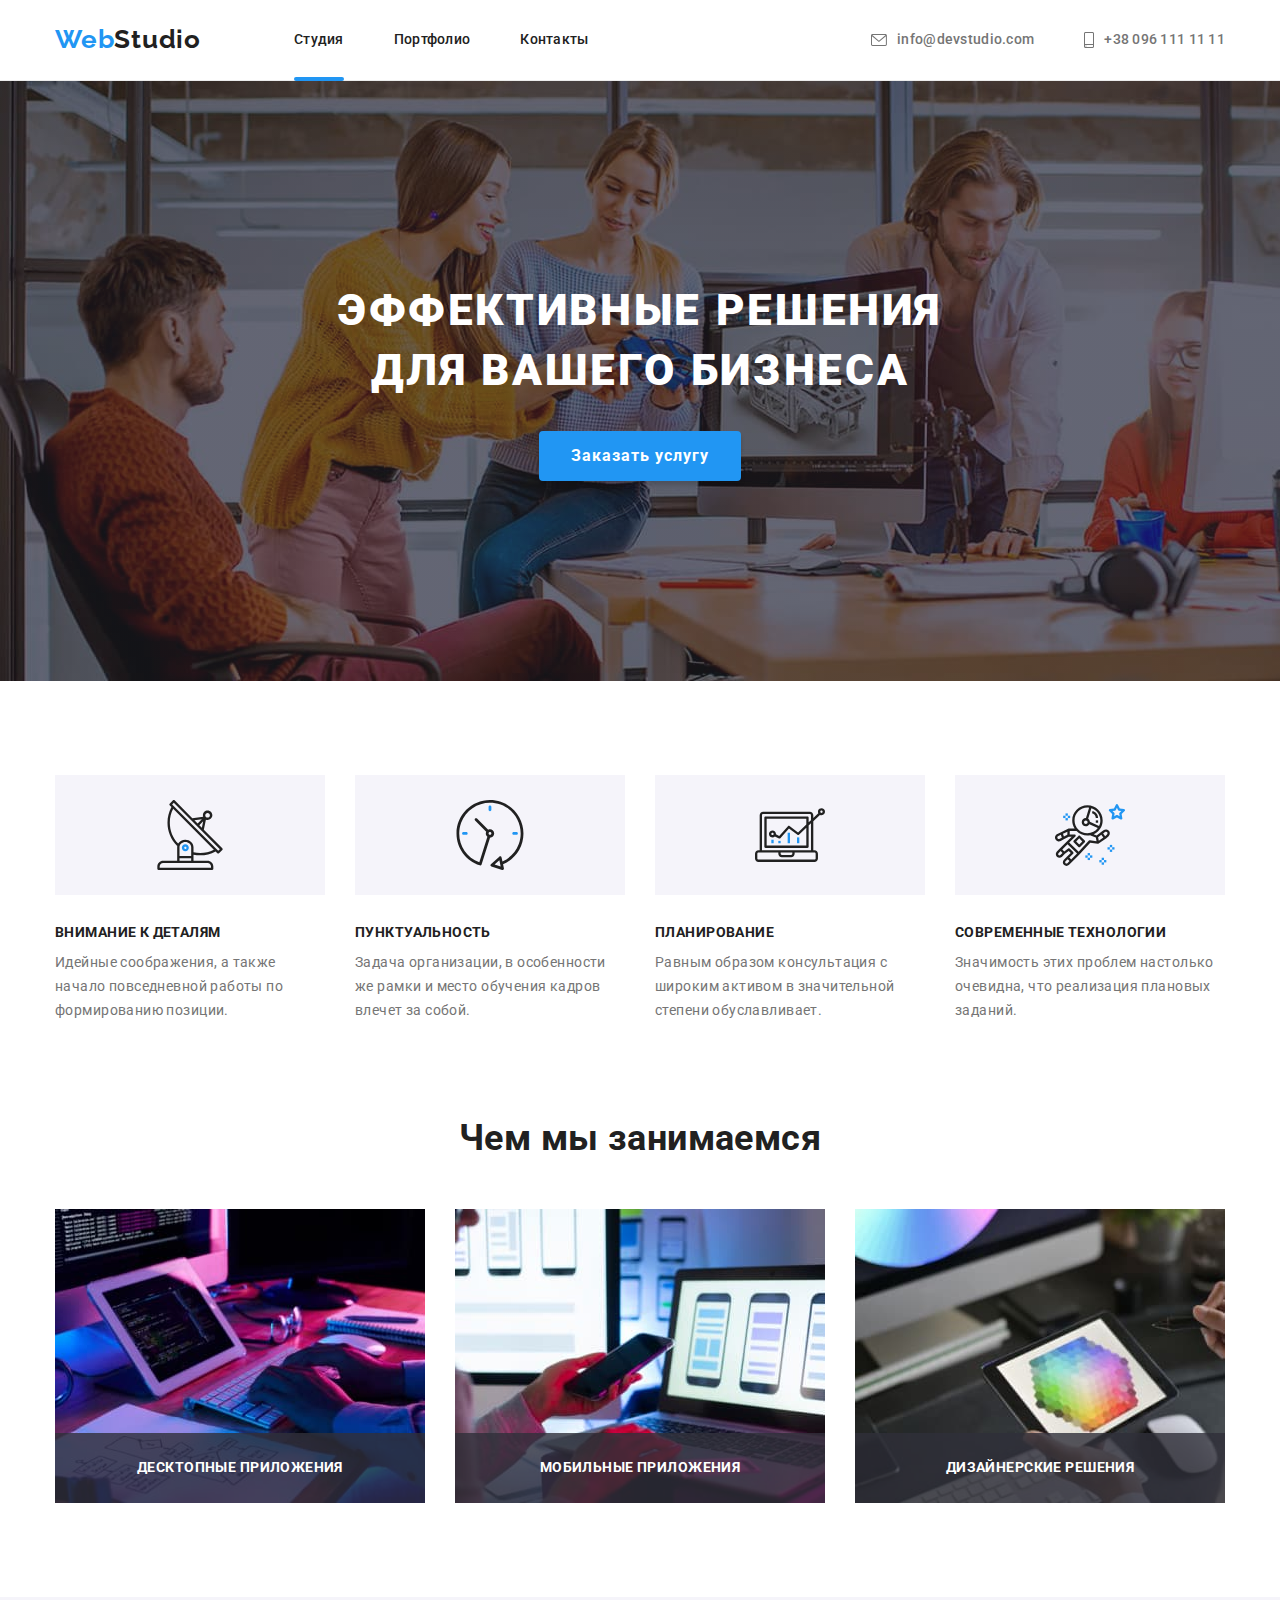
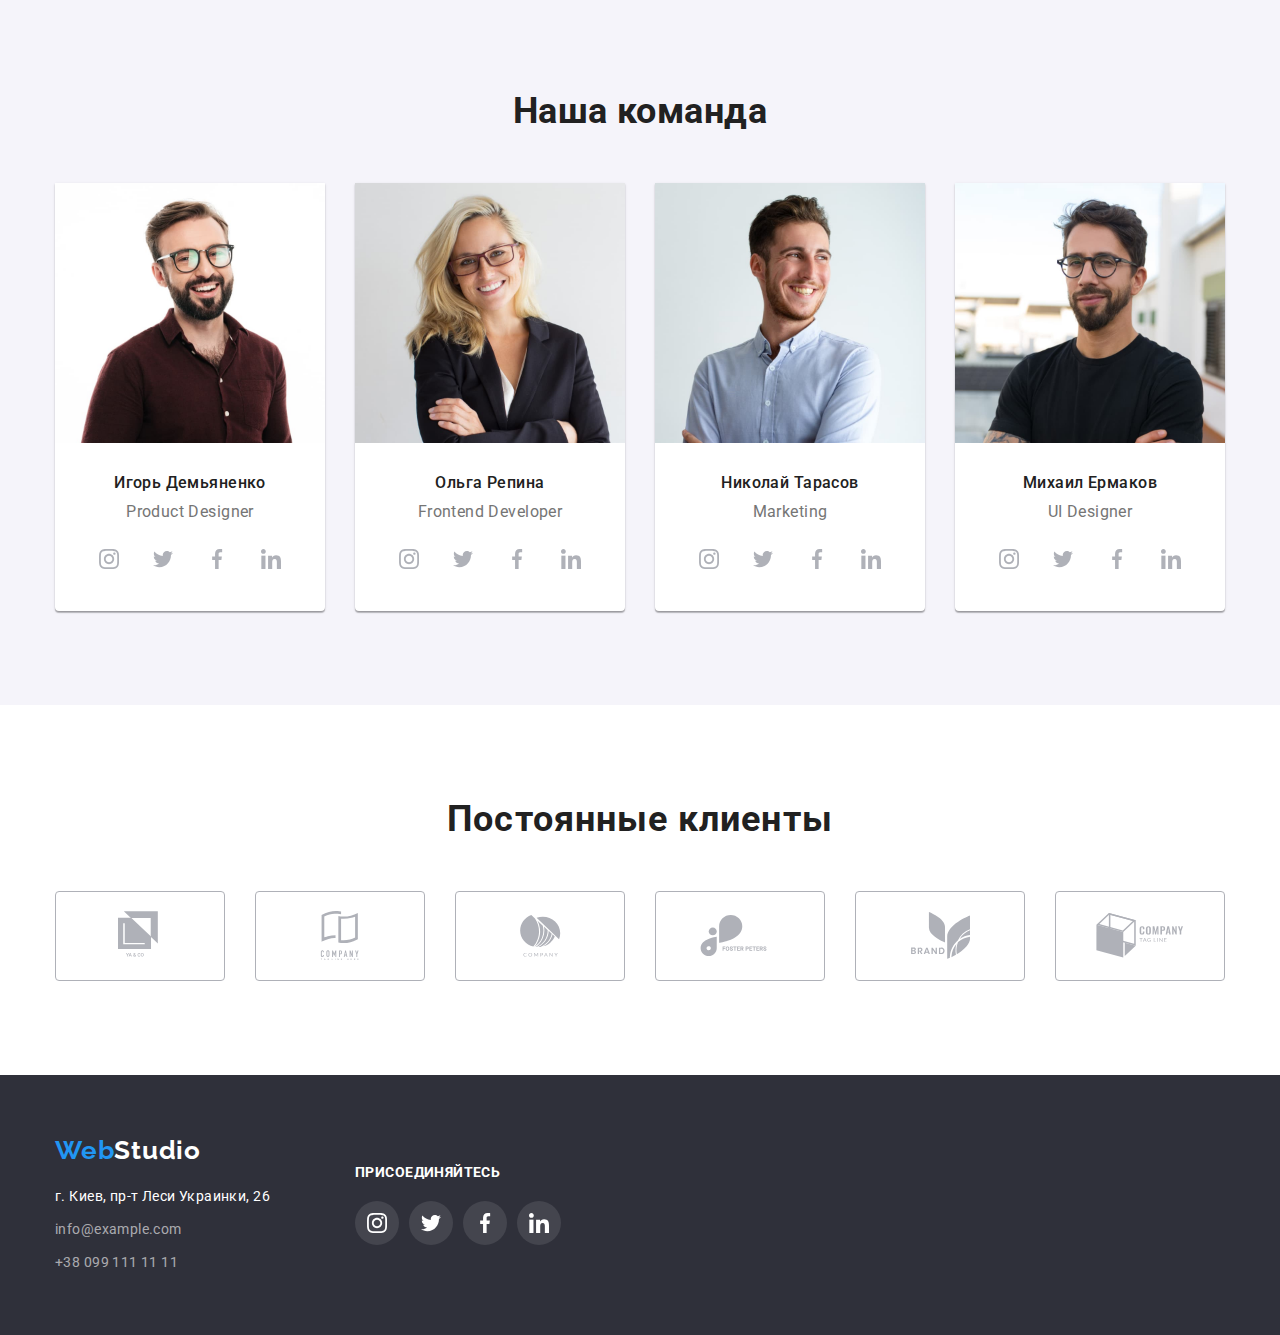
==== commit 5e82e658: "hw5" ====
--- a/index.html
+++ b/index.html
@@ -46,7 +46,7 @@
         <section class="hero">
             <div class="container">
                 <h1 class="hero-title">Эффективные решения <br> для вашего бизнеса</h1>
-                <button type="button" class="hero-button">Заказать услугу</button>
+                <button class="hero-button" type="button" data-modal-open>Заказать услугу</button>
             </div>
             
         </section>
@@ -101,9 +101,15 @@
             <div class="container">
                 <h2 class="product-item-title">Чем мы занимаемся</h2>
                 <ul class="product-list">
-                    <li><img src="./images/coding.jpg" alt="Разработка веб" width="370" height="294"></li>
-                    <li><img src="./images/mobileaps.jpg" alt="Адаптивность" width="370" height="294"></li>
-                    <li><img src="./images/interface.jpg" alt="Адаптивность" width="370" height="294"></li>
+                    <li class="product-item"><img src="./images/coding.jpg" alt="Разработка веб" width="370" height="294">
+                    <p class="product-title">Десктопные приложения</p>
+                    </li>
+                    <li class="product-item"><img src="./images/mobileaps.jpg" alt="Адаптивность" width="370" height="294">
+                    <p class="product-title">Мобильные приложения</p>
+                    </li>
+                    <li class="product-item"><img src="./images/interface.jpg" alt="Адаптивность" width="370" height="294">
+                    <p class="product-title">Дизайнерские решения</p>
+                    </li>
                 
                 </ul>
             </div>
@@ -381,6 +387,20 @@
         </div>
     </div>
     </footer>
+    <div class="backdrop is-hidden" data-modal>
+        <div class="modal modal-close">
+            <button class="btn-close" data-modal-close>
+                <svg class="close" width="11" height="11">
+                    <use xlink:href="./images/sprite.svg#icon-close-black"></use>
+                </svg>
+            </button>
+            <p class="message">
+                
+            </p>
+        </div>
+    </div>
+    <script src="./js/modal.js">
+    </script>
 </body>
 
 </html>--- a/css/style.css
+++ b/css/style.css
@@ -109,25 +109,46 @@
   line-height: 1.14;
   letter-spacing: 0.02em;
   color: var(--title-text-color);
+  transition-duration: 250ms;
+  transition-property: color;
+  transition-timing-function: cubic-bezier(0.4, 0, 0.2, 1);
 }
 .navigation-list {
-  display: block;
+  display: list-item;
   margin-right: 50px;
-}
+  position: relative;
+}
+.current::after {
+  content: "";
+  position: absolute;
+  display: inline-block;
+  width: 100%;
+  height: 4px;
+  bottom: -33.5px;
+  left: 0;
+  border-radius: 2px;
+  background-color: var(--accent-color);
+}
+
 .navigation-list:last-child {
   margin-right: 0;
 }
 
-.address-nav a {
+.address-nav .link {
   color: var(--primary-text-color);
   font-weight: 500;
   font-size: 14px;
   line-height: 1.14;
   letter-spacing: 0.02em;
   font-style: normal;
+  fill: var(--primary-text-color);
+  transition-duration: 250ms;
+  transition-property: color, fill;
+  transition-timing-function: cubic-bezier(0.4, 0, 0.2, 1);
 }
 .address-nav .link:hover,
 .address-nav .link:focus {
+  color: var(--accent-color);
   fill: var(--accent-color);
 }
 
@@ -246,6 +267,29 @@
   flex-flow: row;
   justify-content: space-between;
 }
+.product-item {
+  position: relative;
+}
+.product-title {
+  position: absolute;
+  display: inline-block;
+  width: 100%;
+  height: 70px;
+  bottom: 0;
+  left: 0;
+  background: rgba(47, 48, 58, 0.8);
+  margin: 0 auto;
+  padding-top: 27px;
+  font-weight: 700;
+  font-size: 14px;
+  line-height: 1.14;
+  text-align: center;
+  letter-spacing: 0.03em;
+  text-transform: uppercase;
+  text-align: center;
+  color: var(--primary-white-color);
+}
+
 /* Секция наша команда */
 .team {
   background-color: var(--second-background);
@@ -304,6 +348,9 @@
   width: 44px;
   height: 44px;
   border-radius: 50%;
+  transition-duration: 250ms;
+  transition-property: all;
+  transition-timing-function: cubic-bezier(0.4, 0, 0.2, 1);
 }
 .social-list-item-link:hover,
 .social-list-item-link:focus {
@@ -339,6 +386,9 @@
   height: 90px;
   border: 1px solid var(--social-links-svg-main-color);
   border-radius: 4px;
+  transition-duration: 250ms;
+  transition-property: all;
+  transition-timing-function: cubic-bezier(0.4, 0, 0.2, 1);
 }
 .clients-list {
   display: flex;
@@ -354,6 +404,9 @@
 }
 .clients-list-item-svg {
   fill: var(--social-links-svg-main-color);
+  transition-duration: 250ms;
+  transition-property: all;
+  transition-timing-function: cubic-bezier(0.4, 0, 0.2, 1);
 }
 .clients-list-item:hover .clients-list-item-svg,
 .clients-list-item:focus .clients-list-item-svg {
@@ -407,11 +460,12 @@
 .box-list .address {
   color: var(--primary-white-color);
 }
-.link:hover,
-.link:focus {
-  color: var(--accent-color);
-  text-decoration: none;
-}
+.box-list .link {
+  transition-duration: 250ms;
+  transition-property: color;
+  transition-timing-function: cubic-bezier(0.4, 0, 0.2, 1);
+}
+
 .footer-nav {
   display: flex;
   align-items: center;
@@ -421,12 +475,12 @@
   align-content: center;
   width: 206px;
 }
-.box-link {
+.box-list {
   color: var(--primary-white-color);
   justify-content: start;
 }
-.box-link .link:hover,
-.box-link .link:focus {
+.box-list .link:hover,
+.box-list .link:focus {
   color: var(--accent-color);
   text-decoration: none;
 }
@@ -459,6 +513,9 @@
   width: 44px;
   height: 44px;
   border-radius: 50%;
+  transition-duration: 250ms;
+  transition-property: all;
+  transition-timing-function: cubic-bezier(0.4, 0, 0.2, 1);
 }
 .socials-link-icon {
   width: 20px;
@@ -538,3 +595,77 @@
 .examples-works .project-text {
   padding: 20px 24px;
 }
+
+.item:hover,
+.item:focus {
+  border: 1px solid #eeeeee;
+  box-shadow: 0px 1px 1px rgba(0, 0, 0, 0.12), 0px 4px 4px rgba(0, 0, 0, 0.06),
+    1px 4px 6px rgba(0, 0, 0, 0.16);
+}
+
+/* Backdrop */
+
+.backdrop {
+  position: fixed;
+  top: 0;
+  left: 0;
+  right: 0;
+  bottom: 0;
+  opacity: 1;
+  background-color: rgba(0, 0, 0, 0.2);
+  z-index: 100;
+  transition-duration: 250ms;
+  transition-timing-function: cubic-bezier(0.4, 0, 0.2, 1);
+  visibility: visible;
+}
+
+.backdrop.is-hidden {
+  opacity: 0;
+  pointer-events: none;
+  visibility: hidden;
+}
+
+.modal {
+  position: absolute;
+  left: 50%;
+  top: 50%;
+  transform: translate(-50%, -50%);
+  width: 100%;
+  max-width: 528px;
+  height: 581px;
+
+  background: #ffffff;
+  box-shadow: box-shadow: 0px 1px 3px rgba(0, 0, 0, 0.12), 0px 1px 1px rgba(0, 0, 0, 0.14), 0px 2px 1px rgba(0, 0, 0, 0.2);
+
+  border-radius: 4px;
+}
+
+.modal-close {
+  display: block;
+  justify-content: flex-end;
+}
+
+.btn-close {
+  display: flex;
+  position: absolute;
+  justify-content: center;
+  align-items: center;
+  width: 30px;
+  height: 30px;
+  top: 8px;
+  right: 8px;
+  border-radius: 50px;
+  cursor: pointer;
+  background-color: var(--primary-white-color);
+  border: 1px solid rgba(0, 0, 0, 0.1);
+}
+
+.btn-close:hover .close,
+.btn-close:focus .close {
+  fill: var(--accent-color);
+}
+
+.close {
+  display: flex;
+  fill: #000000;
+}
